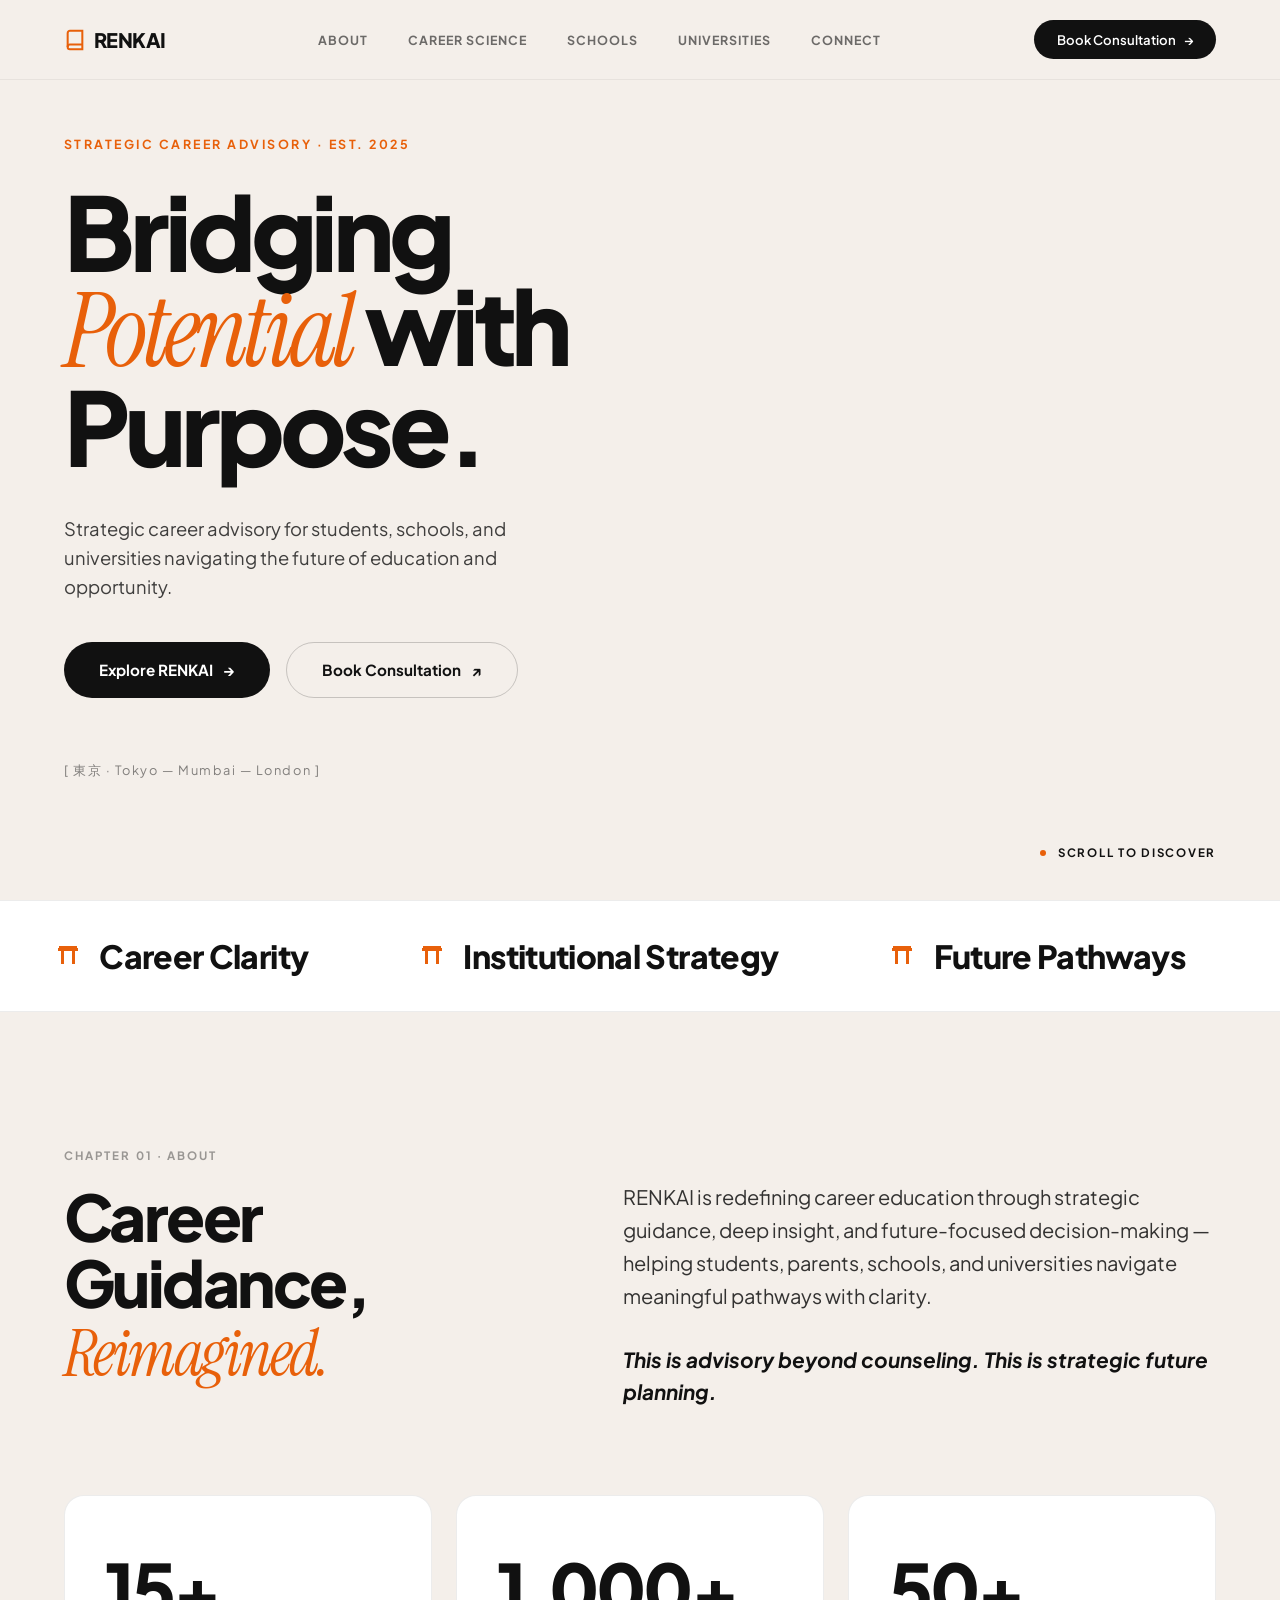
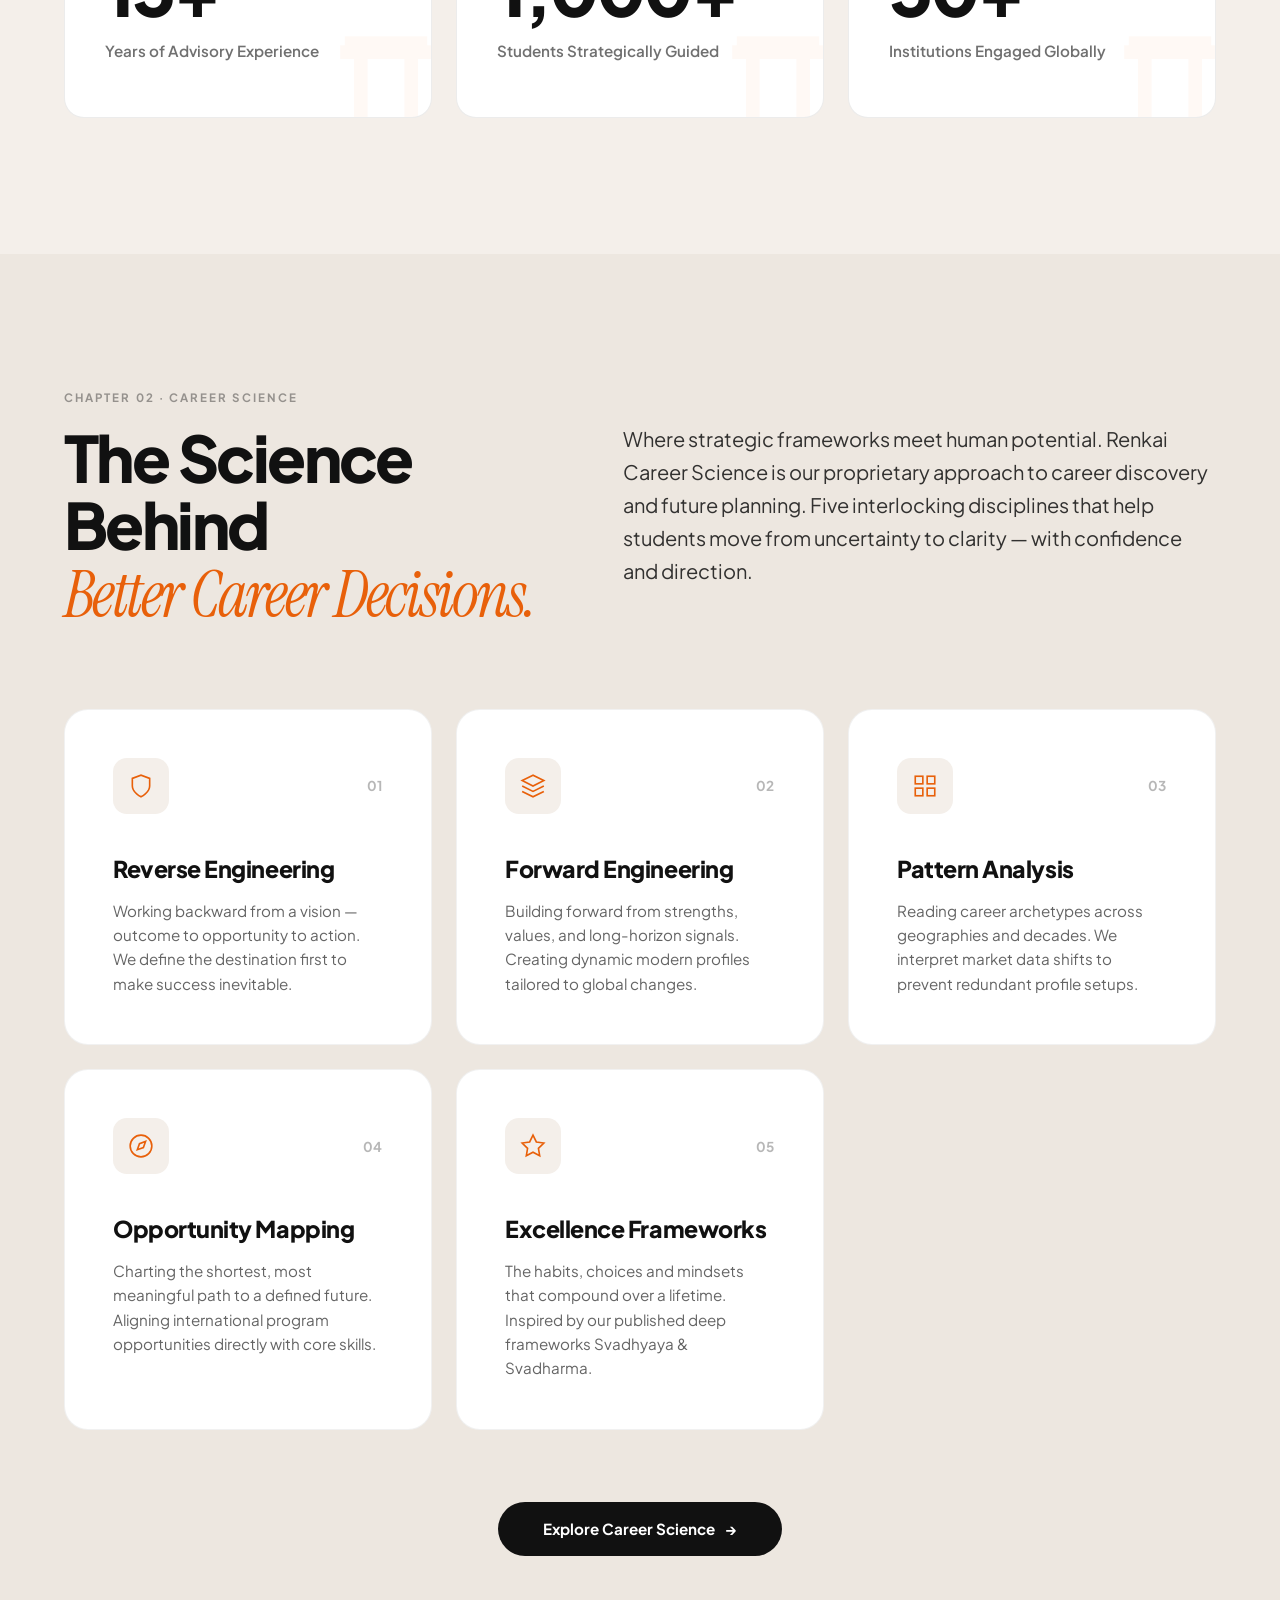
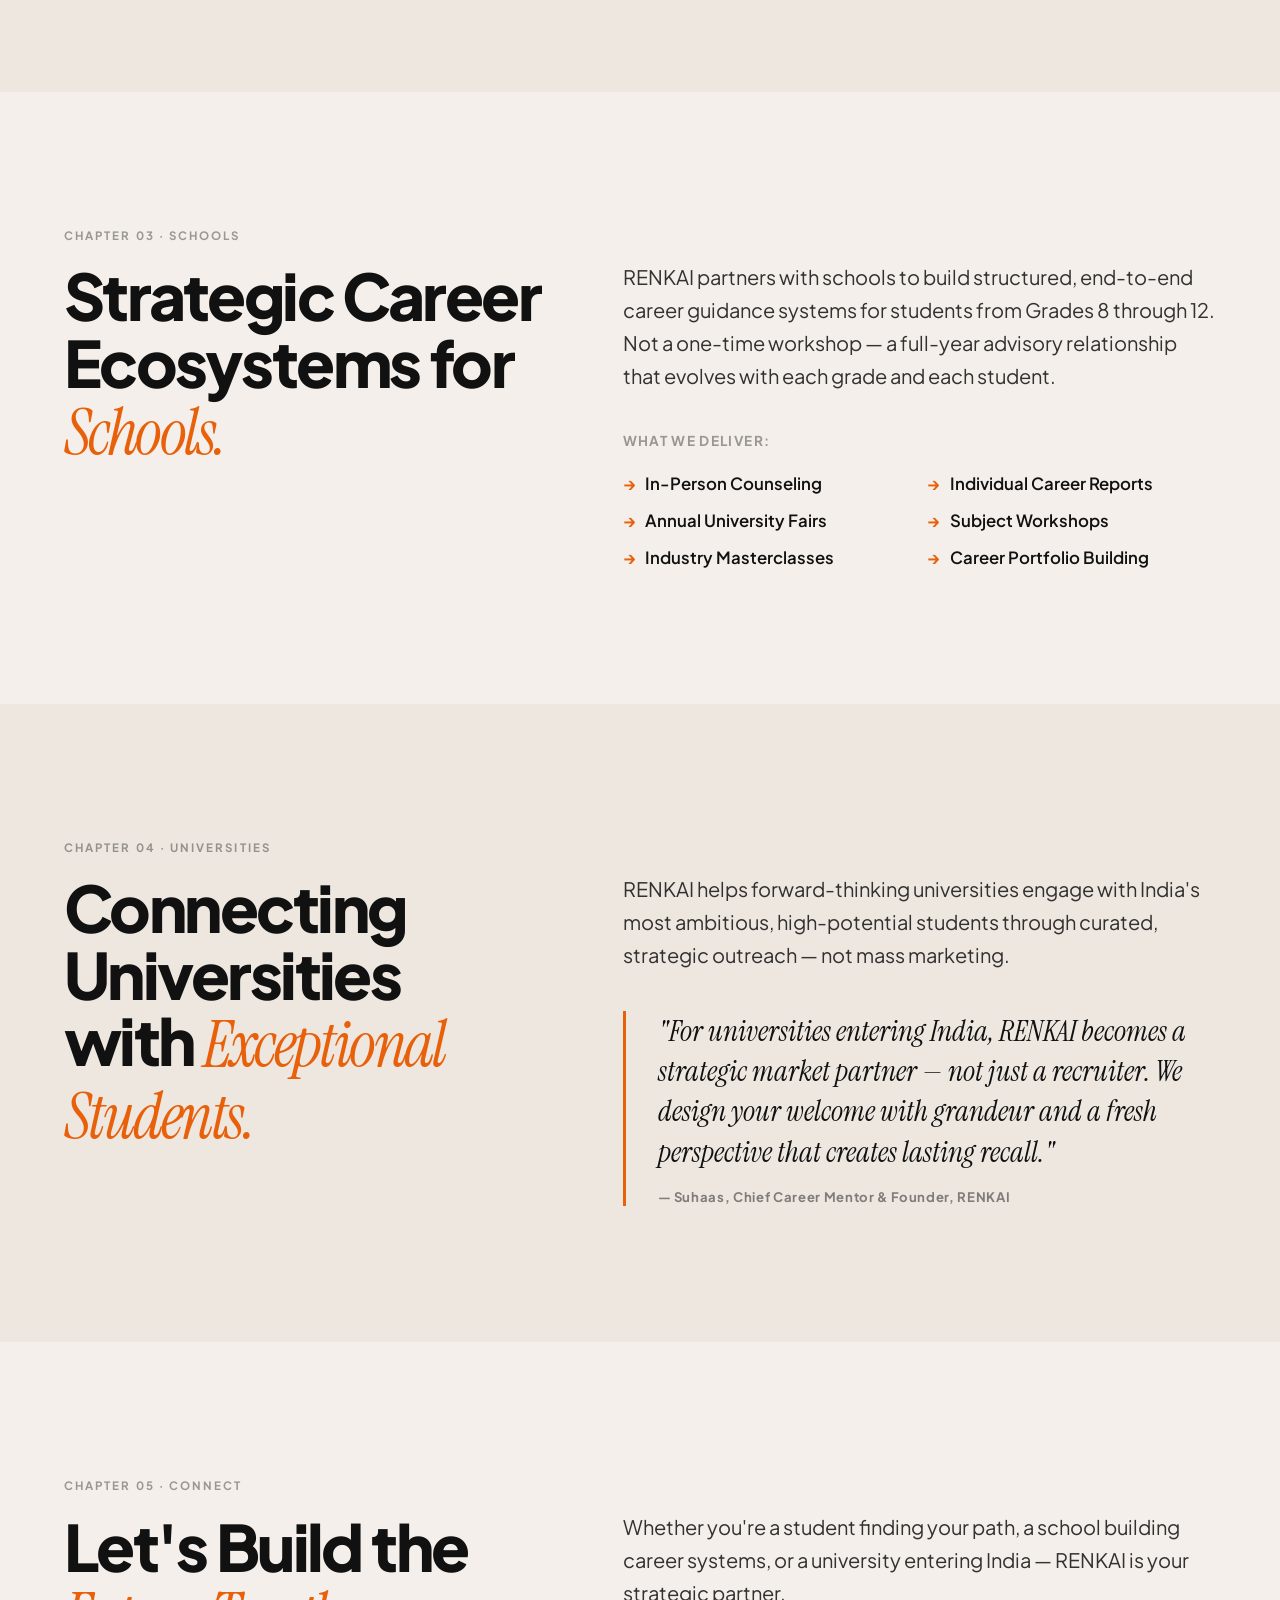
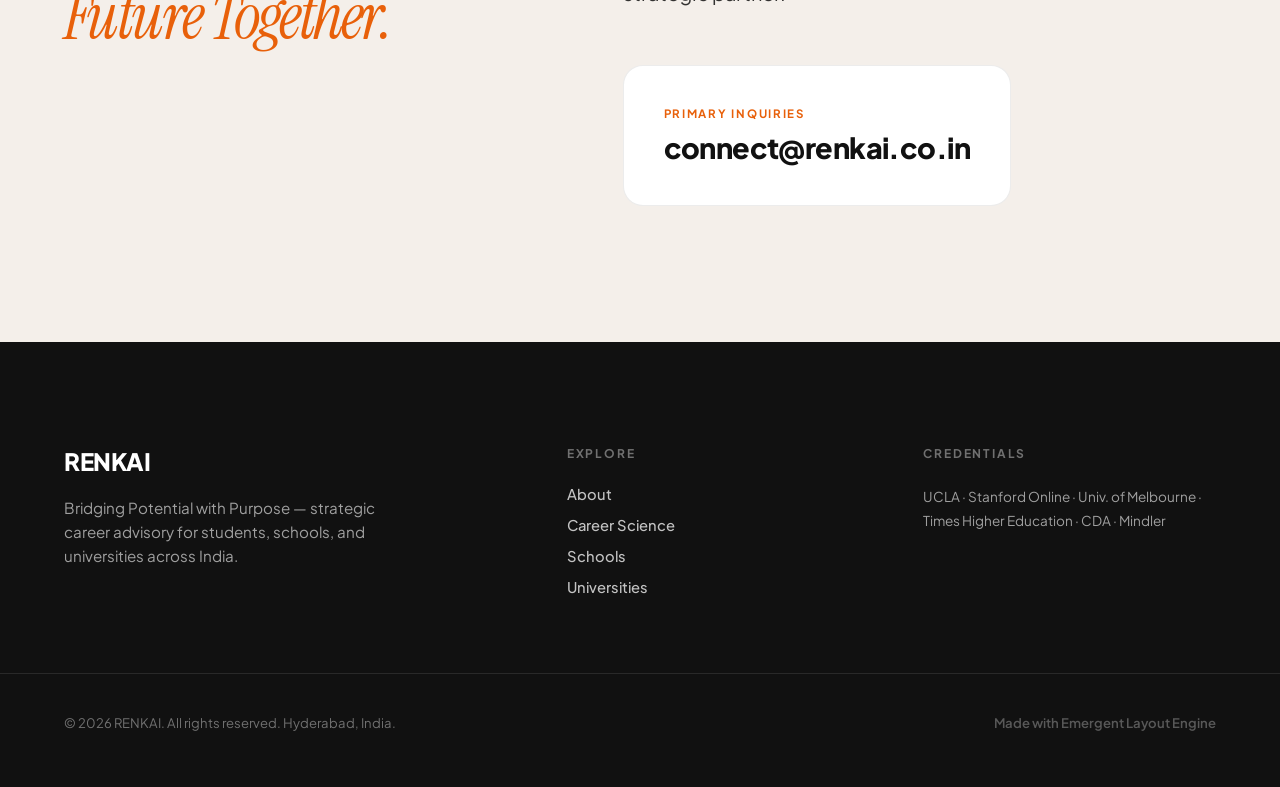
==== index.html @ 6347c9cd "Add files via upload" ====
<!DOCTYPE html>
<html lang="en">
<head>
  <meta charset="UTF-8">
  <meta name="viewport" content="width=device-width, initial-scale=1.0">
  <title>RENKAI — Bridging Potential with Purpose</title>
  <meta name="description" content="Strategic career advisory for students, schools, and universities across India.">
  <link rel="preconnect" href="https://fonts.googleapis.com">
  <link rel="preconnect" href="https://fonts.gstatic.com" crossorigin>
  <link href="https://fonts.googleapis.com/css2?family=Plus+Jakarta+Sans:wght@300;400;500;600;700;800&family=Instrument+Serif:ital@0;1&display=swap" rel="stylesheet">
  <link rel="stylesheet" href="style.css">
</head>
<body>

  <!-- ══ EMERGENT FIXED HEADER ══════════════════════════════════ -->
  <nav id="nav">
    <a class="nav-logo" href="#top">
      <svg class="logo-icon" viewBox="0 0 24 24" width="22" height="22"><path d="M4 19.5A2.5 2.5 0 0 1 6.5 17H20"/><path d="M6.5 2H20v20H6.5A2.5 2.5 0 0 1 4 19.5v-15A2.5 2.5 0 0 1 6.5 2z"/></svg>
      RENKAI
    </a>
    <div class="nav-links">
      <a href="#about" class="active">ABOUT</a>
      <a href="#science">CAREER SCIENCE</a>
      <a href="#schools">SCHOOLS</a>
      <a href="#universities">UNIVERSITIES</a>
      <a href="#connect">CONNECT</a>
    </div>
    <a href="#connect" class="nav-cta-btn">Book Consultation <span class="arrow">→</span></a>
  </nav>

  <!-- ══ HERO SECTION WITH HD TORII BACKGROUND ═════════════════ -->
  <section class="hero" id="top">
    <div class="hero-bg-overlay"></div>
    <div class="hero-inner">
      <p class="hero-eyebrow">STRATEGIC CAREER ADVISORY · EST. 2025</p>
      <h1 class="hero-h1">
        Bridging <br>
        <span class="orange-serif">Potential</span> with <br>
        Purpose.
      </h1>
      <p class="hero-sub">
        Strategic career advisory for students, schools, and universities navigating the future of education and opportunity.
      </p>
      <div class="hero-ctas">
        <a href="#about" class="btn btn-dark">Explore RENKAI <span class="arrow">→</span></a>
        <a href="#connect" class="btn btn-trans">Book Consultation <span class="arrow">↗</span></a>
      </div>
      <div class="hero-locations">
        <span>[ 東京 · Tokyo — Mumbai — London ]</span>
      </div>
    </div>
    <div class="scroll-hint">
      <span class="scroll-dot"></span>
      <span class="scroll-txt">Scroll to Discover</span>
    </div>
  </section>

  <!-- ══ FLOATING HORIZONTAL SCROLL STRIP ═══════════════════════ -->
  <div class="floating-ticker">
    <div class="ticker-track">
      <div class="ticker-item"><svg class="t-gate" viewBox="0 0 24 24"><path d="M2 4h20v3H2zm3 3h3v13H5zm11 0h3v13h-3zM3 2h18v2H3z"/></svg> Career Clarity</div>
      <div class="ticker-item"><svg class="t-gate" viewBox="0 0 24 24"><path d="M2 4h20v3H2zm3 3h3v13H5zm11 0h3v13h-3zM3 2h18v2H3z"/></svg> Institutional Strategy</div>
      <div class="ticker-item"><svg class="t-gate" viewBox="0 0 24 24"><path d="M2 4h20v3H2zm3 3h3v13H5zm11 0h3v13h-3zM3 2h18v2H3z"/></svg> Future Pathways</div>
      <div class="ticker-item"><svg class="t-gate" viewBox="0 0 24 24"><path d="M2 4h20v3H2zm3 3h3v13H5zm11 0h3v13h-3zM3 2h18v2H3z"/></svg> Global Access</div>
      <div class="ticker-item"><svg class="t-gate" viewBox="0 0 24 24"><path d="M2 4h20v3H2zm3 3h3v13H5zm11 0h3v13h-3zM3 2h18v2H3z"/></svg> Strategic Advisory</div>
      <!-- Loop Duplicate -->
      <div class="ticker-item"><svg class="t-gate" viewBox="0 0 24 24"><path d="M2 4h20v3H2zm3 3h3v13H5zm11 0h3v13h-3zM3 2h18v2H3z"/></svg> Career Clarity</div>
      <div class="ticker-item"><svg class="t-gate" viewBox="0 0 24 24"><path d="M2 4h20v3H2zm3 3h3v13H5zm11 0h3v13h-3zM3 2h18v2H3z"/></svg> Institutional Strategy</div>
      <div class="ticker-item"><svg class="t-gate" viewBox="0 0 24 24"><path d="M2 4h20v3H2zm3 3h3v13H5zm11 0h3v13h-3zM3 2h18v2H3z"/></svg> Future Pathways</div>
      <div class="ticker-item"><svg class="t-gate" viewBox="0 0 24 24"><path d="M2 4h20v3H2zm3 3h3v13H5zm11 0h3v13h-3zM3 2h18v2H3z"/></svg> Global Access</div>
      <div class="ticker-item"><svg class="t-gate" viewBox="0 0 24 24"><path d="M2 4h20v3H2zm3 3h3v13H5zm11 0h3v13h-3zM3 2h18v2H3z"/></svg> Strategic Advisory</div>
    </div>
  </div>

  <!-- ══ CHAPTER 01: ABOUT (ANIMATED CONTENT STACKS) ═══════════ -->
  <section class="section stack-section" id="about">
    <div class="container layout-split">
      <div class="left-hero-panel">
        <p class="chapter-num">CHAPTER 01 · ABOUT</p>
        <h2 class="section-h2">Career Guidance, <br><span class="serif-ital">Reimagined.</span></h2>
      </div>
      <div class="right-content-panel">
        <p class="panel-paragraph">
          RENKAI is redefining career education through strategic guidance, deep insight, and future-focused decision-making — helping students, parents, schools, and universities navigate meaningful pathways with clarity.
        </p>
        <p class="panel-emphasis">
          This is advisory beyond counseling. This is strategic future planning.
        </p>
      </div>
    </div>

    <!-- Interactive Interactive Grid Counter Stacks -->
    <div class="container metric-stack-grid">
      <div class="metric-card animate-stack">
        <div class="metric-num">15+</div>
        <div class="metric-lbl">Years of Advisory Experience</div>
        <svg class="bg-torii-watermark" viewBox="0 0 24 24"><path d="M2 4h20v3H2zm3 3h3v13H5zm11 0h3v13h-3zM3 2h18v2H3z"/></svg>
      </div>
      <div class="metric-card animate-stack">
        <div class="metric-num">1,000+</div>
        <div class="metric-lbl">Students Strategically Guided</div>
        <svg class="bg-torii-watermark" viewBox="0 0 24 24"><path d="M2 4h20v3H2zm3 3h3v13H5zm11 0h3v13h-3zM3 2h18v2H3z"/></svg>
      </div>
      <div class="metric-card animate-stack">
        <div class="metric-num">50+</div>
        <div class="metric-lbl">Institutions Engaged Globally</div>
        <svg class="bg-torii-watermark" viewBox="0 0 24 24"><path d="M2 4h20v3H2zm3 3h3v13H5zm11 0h3v13h-3zM3 2h18v2H3z"/></svg>
      </div>
    </div>
  </section>

  <!-- ══ CHAPTER 02: CAREER SCIENCE (LARGE ICON GRID MAPPING) ══ -->
  <section class="section stack-section alt-stack-bg" id="science">
    <div class="container layout-split">
      <div class="left-hero-panel">
        <p class="chapter-num">CHAPTER 02 · CAREER SCIENCE</p>
        <h2 class="section-h2">The Science Behind <br><span class="serif-ital">Better Career Decisions.</span></h2>
      </div>
      <div class="right-content-panel">
        <p class="panel-paragraph">
          Where strategic frameworks meet human potential. Renkai Career Science is our proprietary approach to career discovery and future planning. Five interlocking disciplines that help students move from uncertainty to clarity — with confidence and direction.
        </p>
      </div>
    </div>

    <!-- Large Icon Grid Array Layout -->
    <div class="container large-icon-grid">
      <div class="icon-block-card">
        <div class="card-top-row">
          <div class="block-icon">
            <svg viewBox="0 0 24 24" fill="none" stroke="currentColor" stroke-width="1.5"><path d="M12 22s8-4 8-10V5l-8-3-8 3v7c0 6 8 10 8 10z"/></svg>
          </div>
          <span class="block-index">01</span>
        </div>
        <h3>Reverse Engineering</h3>
        <p>Working backward from a vision — outcome to opportunity to action. We define the destination first to make success inevitable.</p>
      </div>

      <div class="icon-block-card">
        <div class="card-top-row">
          <div class="block-icon">
            <svg viewBox="0 0 24 24" fill="none" stroke="currentColor" stroke-width="1.5"><polygon points="12 2 2 7 12 12 22 7 12 2"/><polyline points="2 17 12 22 22 17"/><polyline points="2 12 12 17 22 12"/></svg>
          </div>
          <span class="block-index">02</span>
        </div>
        <h3>Forward Engineering</h3>
        <p>Building forward from strengths, values, and long-horizon signals. Creating dynamic modern profiles tailored to global changes.</p>
      </div>

      <div class="icon-block-card">
        <div class="card-top-row">
          <div class="block-icon">
            <svg viewBox="0 0 24 24" fill="none" stroke="currentColor" stroke-width="1.5"><rect x="3" y="3" width="7" height="7"/><rect x="14" y="3" width="7" height="7"/><rect x="14" y="14" width="7" height="7"/><rect x="3" y="14" width="7" height="7"/></svg>
          </div>
          <span class="block-index">03</span>
        </div>
        <h3>Pattern Analysis</h3>
        <p>Reading career archetypes across geographies and decades. We interpret market data shifts to prevent redundant profile setups.</p>
      </div>

      <div class="icon-block-card">
        <div class="card-top-row">
          <div class="block-icon">
            <svg viewBox="0 0 24 24" fill="none" stroke="currentColor" stroke-width="1.5"><circle cx="12" cy="12" r="10"/><path d="M16.2 7.8l-2 5.6-5.6 2 2-5.6z"/></svg>
          </div>
          <span class="block-index">04</span>
        </div>
        <h3>Opportunity Mapping</h3>
        <p>Charting the shortest, most meaningful path to a defined future. Aligning international program opportunities directly with core skills.</p>
      </div>

      <div class="icon-block-card">
        <div class="card-top-row">
          <div class="block-icon">
            <svg viewBox="0 0 24 24" fill="none" stroke="currentColor" stroke-width="1.5"><polygon points="12 2 15.09 8.26 22 9.27 17 14.14 18.18 21.02 12 17.77 5.82 21.02 7 14.14 2 9.27 8.91 8.26 12 2"/></svg>
          </div>
          <span class="block-index">05</span>
        </div>
        <h3>Excellence Frameworks</h3>
        <p>The habits, choices and mindsets that compound over a lifetime. Inspired by our published deep frameworks Svadhyaya & Svadharma.</p>
      </div>
    </div>

    <div class="container centered-action">
      <a href="#science" class="btn btn-dark-pill">Explore Career Science <span class="arrow">→</span></a>
    </div>
  </section>

  <!-- ══ CHAPTER 03: SCHOOL PARTNERSHIPS ════════════════════════ -->
  <section class="section stack-section" id="schools">
    <div class="container layout-split">
      <div class="left-hero-panel">
        <p class="chapter-num">CHAPTER 03 · SCHOOLS</p>
        <h2 class="section-h2">Strategic Career <br>Ecosystems for <span class="serif-ital">Schools.</span></h2>
      </div>
      <div class="right-content-panel">
        <p class="panel-paragraph">
          RENKAI partners with schools to build structured, end-to-end career guidance systems for students from Grades 8 through 12. Not a one-time workshop — a full-year advisory relationship that evolves with each grade and each student.
        </p>
        <div class="schools-delivery-block">
          <h3>What We Deliver:</h3>
          <ul class="emergent-delivery-list">
            <li>In-Person Counseling</li>
            <li>Individual Career Reports</li>
            <li>Annual University Fairs</li>
            <li>Subject Workshops</li>
            <li>Industry Masterclasses</li>
            <li>Career Portfolio Building</li>
          </ul>
        </div>
      </div>
    </div>
  </section>

  <!-- ══ CHAPTER 04: UNIVERSITY PARTNERSHIPS ════════════════════ -->
  <section class="section stack-section alt-stack-bg" id="universities">
    <div class="container layout-split">
      <div class="left-hero-panel">
        <p class="chapter-num">CHAPTER 04 · UNIVERSITIES</p>
        <h2 class="section-h2">Connecting Universities <br>with <span class="serif-ital">Exceptional Students.</span></h2>
      </div>
      <div class="right-content-panel">
        <p class="panel-paragraph">
          RENKAI helps forward-thinking universities engage with India's most ambitious, high-potential students through curated, strategic outreach — not mass marketing.
        </p>
        <div class="uni-grandeur-quote">
          "For universities entering India, RENKAI becomes a strategic market partner — not just a recruiter. We design your welcome with grandeur and a fresh perspective that creates lasting recall."
          <span class="quote-author">— Suhaas, Chief Career Mentor & Founder, RENKAI</span>
        </div>
      </div>
    </div>
  </section>

  <!-- ══ CONNECT SECTION (REPLACED EMAILS / EXTRACTED SOCIALS) ══ -->
  <section class="section stack-section" id="connect">
    <div class="container layout-split">
      <div class="left-hero-panel">
        <p class="chapter-num">CHAPTER 05 · CONNECT</p>
        <h2 class="section-h2">Let's Build the <br><span class="serif-ital">Future Together.</span></h2>
      </div>
      <div class="right-content-panel">
        <p class="panel-paragraph">
          Whether you're a student finding your path, a school building career systems, or a university entering India — RENKAI is your strategic partner.
        </p>
        <div class="connect-box-layout">
          <span class="connect-label">PRIMARY INQUIRIES</span>
          <a href="mailto:connect@renkai.co.in" class="connect-email-link">connect@renkai.co.in</a>
        </div>
      </div>
    </div>
  </section>

  <!-- ══ EMERGENT PREMIUM FOOTER ════════════════════════════════ -->
  <footer>
    <div class="container footer-grid">
      <div class="footer-brand">
        <h3>RENKAI</h3>
        <p>Bridging Potential with Purpose — strategic career advisory for students, schools, and universities across India.</p>
      </div>
      <div class="footer-nav-col">
        <h4>EXPLORE</h4>
        <a href="#about">About</a>
        <a href="#science">Career Science</a>
        <a href="#schools">Schools</a>
        <a href="#universities">Universities</a>
      </div>
      <div class="footer-nav-col">
        <h4>CREDENTIALS</h4>
        <p class="creds-list">UCLA · Stanford Online · Univ. of Melbourne · Times Higher Education · CDA · Mindler</p>
      </div>
    </div>
    <div class="container footer-bottom">
      <p>© 2026 RENKAI. All rights reserved. Hyderabad, India.</p>
      <p class="made-with-tag">Made with Emergent Layout Engine</p>
    </div>
  </footer>

  <script src="script.js"></script>
</body>
</html>
---- style.css ----
/* ============================================================
   EMERGENT-STYLE PREMIUM INTERACTIVE ENGINE STYLESHEET
   ============================================================ */

:root {
  --bg-color: #F4EFEA;      /* Authentic Emergent bone cream background */
  --text-dark: #111111;     /* High contrast luxury card pitch black */
  --accent-orange: #E8600A; /* Renkai premium strategic brand orange */
  --card-tint: #EFE9E2;     /* Distinct structural stacked background depth */
  --sans-font: 'Plus Jakarta Sans', system-ui, -apple-system, sans-serif;
  --serif-font: 'Instrument Serif', Georgia, serif;
  --nav-height: 80px;
}

* {
  box-sizing: border-box;
  margin: 0;
  padding: 0;
}

html, body {
  background-color: var(--bg-color);
  color: var(--text-dark);
  font-family: var(--sans-font);
  -webkit-font-smoothing: antialiased;
  scroll-behavior: smooth;
  overflow-x: hidden;
}

/* ══ NAVIGATION BAR ARCHITECTURE ══ */
#nav {
  position: fixed;
  top: 0;
  left: 0;
  width: 100%;
  height: var(--nav-height);
  display: flex;
  align-items: center;
  justify-content: space-between;
  padding: 0 4rem;
  background: rgba(244, 239, 234, 0.85);
  backdrop-filter: blur(20px);
  -webkit-backdrop-filter: blur(20px);
  z-index: 1000;
  border-bottom: 1px solid rgba(17, 17, 17, 0.06);
}

.nav-logo {
  font-weight: 800;
  font-size: 1.25rem;
  letter-spacing: -0.03em;
  display: flex;
  align-items: center;
  gap: 0.5rem;
  text-decoration: none;
  color: var(--text-dark);
}

.logo-icon {
  stroke: var(--accent-orange);
  fill: none;
  stroke-width: 2.2px;
}

.nav-links {
  display: flex;
  gap: 2.5rem;
}

.nav-links a {
  font-size: 0.78rem;
  font-weight: 700;
  letter-spacing: 0.08em;
  text-decoration: none;
  color: var(--text-dark);
  opacity: 0.6;
  transition: opacity 0.25s cubic-bezier(0.16, 1, 0.3, 1);
}

.nav-links a:hover, .nav-links a.active {
  opacity: 1;
}

.nav-cta-btn {
  background: var(--text-dark);
  color: #FFFFFF;
  padding: 0.7rem 1.4rem;
  border-radius: 100px;
  font-size: 0.82rem;
  font-weight: 600;
  text-decoration: none;
  display: flex;
  align-items: center;
  gap: 0.5rem;
  transition: background-color 0.2s, transform 0.2s;
}

.nav-cta-btn:hover {
  background: var(--accent-orange);
  transform: translateY(-1px);
}

/* ══ HERO FRAME WITH HD TORII GATE NO-GRAIN BACKGROUND ══ */
.hero {
  position: relative;
  width: 100%;
  min-height: 100vh;
  display: flex;
  flex-direction: column;
  justify-content: center;
  padding: var(--nav-height) 4rem 4rem 4rem;
  /* Premium HD clear source asset reference link */
  background-image: url('https://images.unsplash.com/photo-1503899036084-c55cdd92da26?auto=format&fit=crop&q=80&w=2000');
  background-size: cover;
  background-position: center 32%;
  background-repeat: no-repeat;
}

.hero-bg-overlay {
  position: absolute;
  inset: 0;
  /* Precision gradient removes grain noise visual fields while maintaining crisp contrast rendering */
  background: linear-gradient(to bottom, rgba(244, 239, 234, 0.15) 0%, rgba(244, 239, 234, 0.4) 60%, #F4EFEA 98%);
  z-index: 1;
}

.hero-inner {
  position: relative;
  z-index: 2;
  max-width: 1200px;
  width: 100%;
  margin: 0 auto;
}

.hero-eyebrow {
  font-size: 0.78rem;
  font-weight: 700;
  letter-spacing: 0.2em;
  color: var(--accent-orange);
  margin-bottom: 2rem;
}

.hero-h1 {
  font-family: var(--sans-font);
  font-size: clamp(3.5rem, 8vw, 7.5rem);
  font-weight: 800;
  line-height: 0.92;
  letter-spacing: -0.05em;
  color: var(--text-dark);
}

.orange-serif {
  font-family: var(--serif-font);
  font-weight: 400;
  font-style: italic;
  color: var(--accent-orange);
}

.hero-sub {
  font-size: 1.15rem;
  line-height: 1.6;
  max-width: 520px;
  color: rgba(17, 17, 17, 0.8);
  margin: 2.5rem 0;
}

.hero-ctas {
  display: flex;
  gap: 1rem;
  margin-bottom: 4rem;
}

.btn {
  padding: 1.1rem 2.2rem;
  border-radius: 100px;
  font-size: 0.95rem;
  font-weight: 700;
  text-decoration: none;
  display: inline-flex;
  align-items: center;
  gap: 0.6rem;
  transition: all 0.3s cubic-bezier(0.16, 1, 0.3, 1);
}

.btn-dark {
  background: var(--text-dark);
  color: #FFFFFF;
}

.btn-dark:hover {
  background: var(--accent-orange);
  transform: translateY(-2px);
}

.btn-trans {
  background: transparent;
  color: var(--text-dark);
  border: 1px solid rgba(17, 17, 17, 0.2);
}

.btn-trans:hover {
  background: rgba(17, 17, 17, 0.05);
  border-color: var(--text-dark);
}

.hero-locations {
  font-size: 0.8rem;
  letter-spacing: 0.12em;
  color: rgba(17, 17, 17, 0.5);
}

/* Scroll Discovery Element */
.scroll-hint {
  position: absolute;
  bottom: 2.5rem;
  right: 4rem;
  z-index: 2;
  display: flex;
  align-items: center;
  gap: 0.75rem;
}

.scroll-dot {
  width: 6px;
  height: 6px;
  background: var(--accent-orange);
  border-radius: 50%;
}

.scroll-txt {
  font-size: 0.72rem;
  font-weight: 700;
  letter-spacing: 0.15em;
  text-transform: uppercase;
  color: var(--text-dark);
}

/* ══ HORIZONTAL FLOATING TICKER SCROLL ENGINE ══ */
.floating-ticker {
  position: relative;
  width: 100%;
  background: #FFFFFF;
  border-top: 1px solid rgba(17, 17, 17, 0.08);
  border-bottom: 1px solid rgba(17, 17, 17, 0.08);
  padding: 2.2rem 0;
  overflow: hidden;
  z-index: 10;
}

.ticker-track {
  display: flex;
  width: max-content;
  animation: scrollLoop 28s linear infinite;
}

.ticker-item {
  display: flex;
  align-items: center;
  gap: 1.2rem;
  font-family: var(--sans-font);
  font-size: 2rem;
  font-weight: 800;
  letter-spacing: -0.02em;
  color: var(--text-dark);
  padding: 0 3.5rem;
  white-space: nowrap;
}

.t-gate {
  width: 24px;
  height: 24px;
  fill: var(--accent-orange);
}

@keyframes scrollLoop {
  0% { transform: translateX(0); }
  100% { transform: translateX(-50%); }
}

/* ══ STRUCTURAL STRUCT COMPONENT LAYOUTS ══ */
.container {
  max-width: 1360px;
  width: 100%;
  margin: 0 auto;
  padding: 0 4rem;
}

.section {
  padding: 8.5rem 0;
  position: relative;
}

.alt-stack-bg {
  background-color: #EDE7E0;
}

.layout-split {
  display: grid;
  grid-template-columns: 1fr 1.2fr;
  gap: 4rem;
  align-items: start;
}

.chapter-num {
  font-size: 0.72rem;
  font-weight: 700;
  letter-spacing: 0.18em;
  color: rgba(17, 17, 17, 0.4);
  margin-bottom: 1.2rem;
}

.section-h2 {
  font-size: clamp(2.5rem, 5vw, 4.2rem);
  font-weight: 800;
  line-height: 1.04;
  letter-spacing: -0.04em;
}

.serif-ital {
  font-family: var(--serif-font);
  font-weight: 400;
  font-style: italic;
  color: var(--accent-orange);
}

.right-content-panel {
  padding-top: 2rem;
}

.panel-paragraph {
  font-size: 1.25rem;
  line-height: 1.65;
  color: rgba(17, 17, 17, 0.85);
  margin-bottom: 2rem;
}

.panel-emphasis {
  font-size: 1.3rem;
  font-weight: 700;
  font-style: italic;
  line-height: 1.5;
  color: var(--text-dark);
}

/* ══ INTERACTIVE METRIC STACK HIGHLIGHT HOVERS ══ */
.metric-stack-grid {
  display: grid;
  grid-template-columns: repeat(3, 1fr);
  gap: 1.5rem;
  margin-top: 5.5rem;
}

.metric-card {
  position: relative;
  background: #FFFFFF;
  border: 1px solid rgba(17, 17, 17, 0.08);
  border-radius: 20px;
  padding: 3.5rem 2.5rem;
  overflow: hidden;
  cursor: pointer;
  transition: background-color 0.4s cubic-bezier(0.16, 1, 0.3, 1), transform 0.4s cubic-bezier(0.16, 1, 0.3, 1);
}

.metric-num {
  font-size: 4.5rem;
  font-weight: 800;
  letter-spacing: -0.04em;
  line-height: 1;
  color: var(--text-dark);
  margin-bottom: 1rem;
  transition: color 0.4s;
}

.metric-lbl {
  font-size: 0.95rem;
  font-weight: 600;
  color: rgba(17, 17, 17, 0.6);
  line-height: 1.4;
  z-index: 5;
  position: relative;
  transition: color 0.4s;
}

.bg-torii-watermark {
  position: absolute;
  bottom: -20px;
  right: -10px;
  width: 110px;
  height: 110px;
  fill: rgba(234, 96, 10, 0.04);
  transition: fill 0.4s, transform 0.4s;
}

/* Emergent Style Multi-page State Card Inversions */
.metric-card:hover {
  background-color: var(--text-dark);
  transform: translateY(-4px);
}

.metric-card:hover .metric-num {
  color: #FFFFFF;
}

.metric-card:hover .metric-lbl {
  color: rgba(255, 255, 255, 0.7);
}

.metric-card:hover .bg-torii-watermark {
  fill: rgba(255, 255, 255, 0.08);
  transform: scale(1.1) rotate(-5deg);
}

/* ══ LARGE ICON GRID ARRAY LAYOUT ══ */
.large-icon-grid {
  display: grid;
  grid-template-columns: repeat(3, 1fr);
  gap: 1.5rem;
  margin-top: 5rem;
}

.icon-block-card {
  background: #FFFFFF;
  border-radius: 24px;
  padding: 3rem;
  border: 1px solid rgba(17, 17, 17, 0.06);
  transition: transform 0.3s ease, box-shadow 0.3s ease;
}

.icon-block-card:hover {
  transform: translateY(-3px);
  box-shadow: 0 20px 40px rgba(17, 17, 17, 0.04);
}

.card-top-row {
  display: flex;
  justify-content: space-between;
  align-items: center;
  margin-bottom: 2.5rem;
}

.block-icon {
  width: 56px;
  height: 56px;
  background: var(--bg-color);
  border-radius: 14px;
  display: flex;
  align-items: center;
  justify-content: center;
  color: var(--accent-orange);
}

.block-icon svg {
  width: 26px;
  height: 26px;
}

.block-index {
  font-size: 0.85rem;
  font-weight: 700;
  color: rgba(17, 17, 17, 0.3);
  letter-spacing: 0.05em;
}

.icon-block-card h3 {
  font-size: 1.45rem;
  font-weight: 800;
  letter-spacing: -0.02em;
  margin-bottom: 1rem;
}

.icon-block-card p {
  font-size: 0.95rem;
  line-height: 1.6;
  color: rgba(17, 17, 17, 0.65);
}

.centered-action {
  text-align: center;
  margin-top: 4.5rem;
}

.btn-dark-pill {
  background: var(--text-dark);
  color: #FFFFFF;
  padding: 1.1rem 2.8rem;
  border-radius: 100px;
  font-size: 0.95rem;
  font-weight: 700;
  text-decoration: none;
}

.btn-dark-pill:hover {
  background: var(--accent-orange);
}

/* ══ SCHOOL DELIVERABLES CONTROLLER ══ */
.schools-delivery-block {
  margin-top: 2.5rem;
}

.schools-delivery-block h3 {
  font-size: 0.85rem;
  font-weight: 700;
  letter-spacing: 0.1em;
  color: rgba(17, 17, 17, 0.4);
  text-transform: uppercase;
  margin-bottom: 1.5rem;
}

.emergent-delivery-list {
  display: grid;
  grid-template-columns: 1fr 1fr;
  gap: 1rem;
  list-style: none;
}

.emergent-delivery-list li {
  font-size: 1.05rem;
  font-weight: 600;
  color: var(--text-dark);
  display: flex;
  align-items: center;
  gap: 0.6rem;
}

.emergent-delivery-list li::before {
  content: "→";
  color: var(--accent-orange);
  font-weight: 700;
}

/* ══ UNIVERSITY DESIGN COLUMNS ══ */
.uni-grandeur-quote {
  border-left: 3px solid var(--accent-orange);
  padding-left: 2rem;
  font-family: var(--serif-font);
  font-size: 1.8rem;
  font-style: italic;
  line-height: 1.4;
  color: var(--text-dark);
  margin-top: 2.5rem;
}

.quote-author {
  display: block;
  font-family: var(--sans-font);
  font-size: 0.82rem;
  font-weight: 700;
  font-style: normal;
  letter-spacing: 0.05em;
  color: rgba(17, 17, 17, 0.5);
  margin-top: 1rem;
}

/* ══ CONNECT STACK ══ */
.connect-box-layout {
  background: #FFFFFF;
  border: 1px solid rgba(17, 17, 17, 0.08);
  border-radius: 20px;
  padding: 2.5rem;
  display: inline-block;
  margin-top: 1.5rem;
}

.connect-label {
  display: block;
  font-size: 0.72rem;
  font-weight: 700;
  letter-spacing: 0.15em;
  color: var(--accent-orange);
  margin-bottom: 0.5rem;
}

.connect-email-link {
  font-size: 1.8rem;
  font-weight: 800;
  color: var(--text-dark);
  text-decoration: none;
  letter-spacing: -0.02em;
}

.connect-email-link:hover {
  color: var(--accent-orange);
}

/* ══ PREMIUM CLEAN FOOTER ARCHITECTURE ══ */
footer {
  background: #111111;
  color: #FFFFFF;
  padding: 6.5rem 0 3.5rem 0;
}

.footer-grid {
  display: grid;
  grid-template-columns: 1.5fr 1fr 1fr;
  gap: 4rem;
  border-bottom: 1px solid rgba(255, 255, 255, 0.1);
  padding-bottom: 4rem;
}

.footer-brand h3 {
  font-size: 1.5rem;
  font-weight: 800;
  letter-spacing: -0.02em;
  margin-bottom: 1.2rem;
}

.footer-brand p {
  font-size: 0.95rem;
  line-height: 1.6;
  color: rgba(255, 255, 255, 0.6);
  max-width: 320px;
}

.footer-nav-col h4 {
  font-size: 0.75rem;
  font-weight: 700;
  letter-spacing: 0.15em;
  color: rgba(255, 255, 255, 0.4);
  margin-bottom: 1.5rem;
}

.footer-nav-col a {
  display: block;
  color: rgba(255, 255, 255, 0.75);
  text-decoration: none;
  font-size: 0.92rem;
  margin-bottom: 0.8rem;
  font-weight: 500;
}

.footer-nav-col a:hover {
  color: var(--accent-orange);
}

.creds-list {
  font-size: 0.85rem;
  line-height: 1.7;
  color: rgba(255, 255, 255, 0.6);
}

.footer-bottom {
  display: flex;
  justify-content: space-between;
  align-items: center;
  padding-top: 2.5rem;
  font-size: 0.82rem;
  color: rgba(255, 255, 255, 0.4);
}

.made-with-tag {
  font-weight: 600;
  color: rgba(255, 255, 255, 0.3);
}

/* ══ RESPONSIVE COMPASS MEDIA QUERIES ══ */
@media (max-width: 1024px) {
  .layout-split { grid-template-columns: 1fr; gap: 2rem; }
  .large-icon-grid { grid-template-columns: repeat(2, 1fr); }
  .metric-stack-grid { grid-template-columns: 1fr; }
  #nav { padding: 0 2rem; }
  .container { padding: 0 2rem; }
  .hero { padding: var(--nav-height) 2rem 4rem 2rem; }
}

@media (max-width: 640px) {
  .large-icon-grid { grid-template-columns: 1fr; }
  .emergent-delivery-list { grid-template-columns: 1fr; }
  .nav-links { display: none; }
  .footer-grid { grid-template-columns: 1fr; gap: 3rem; }
}
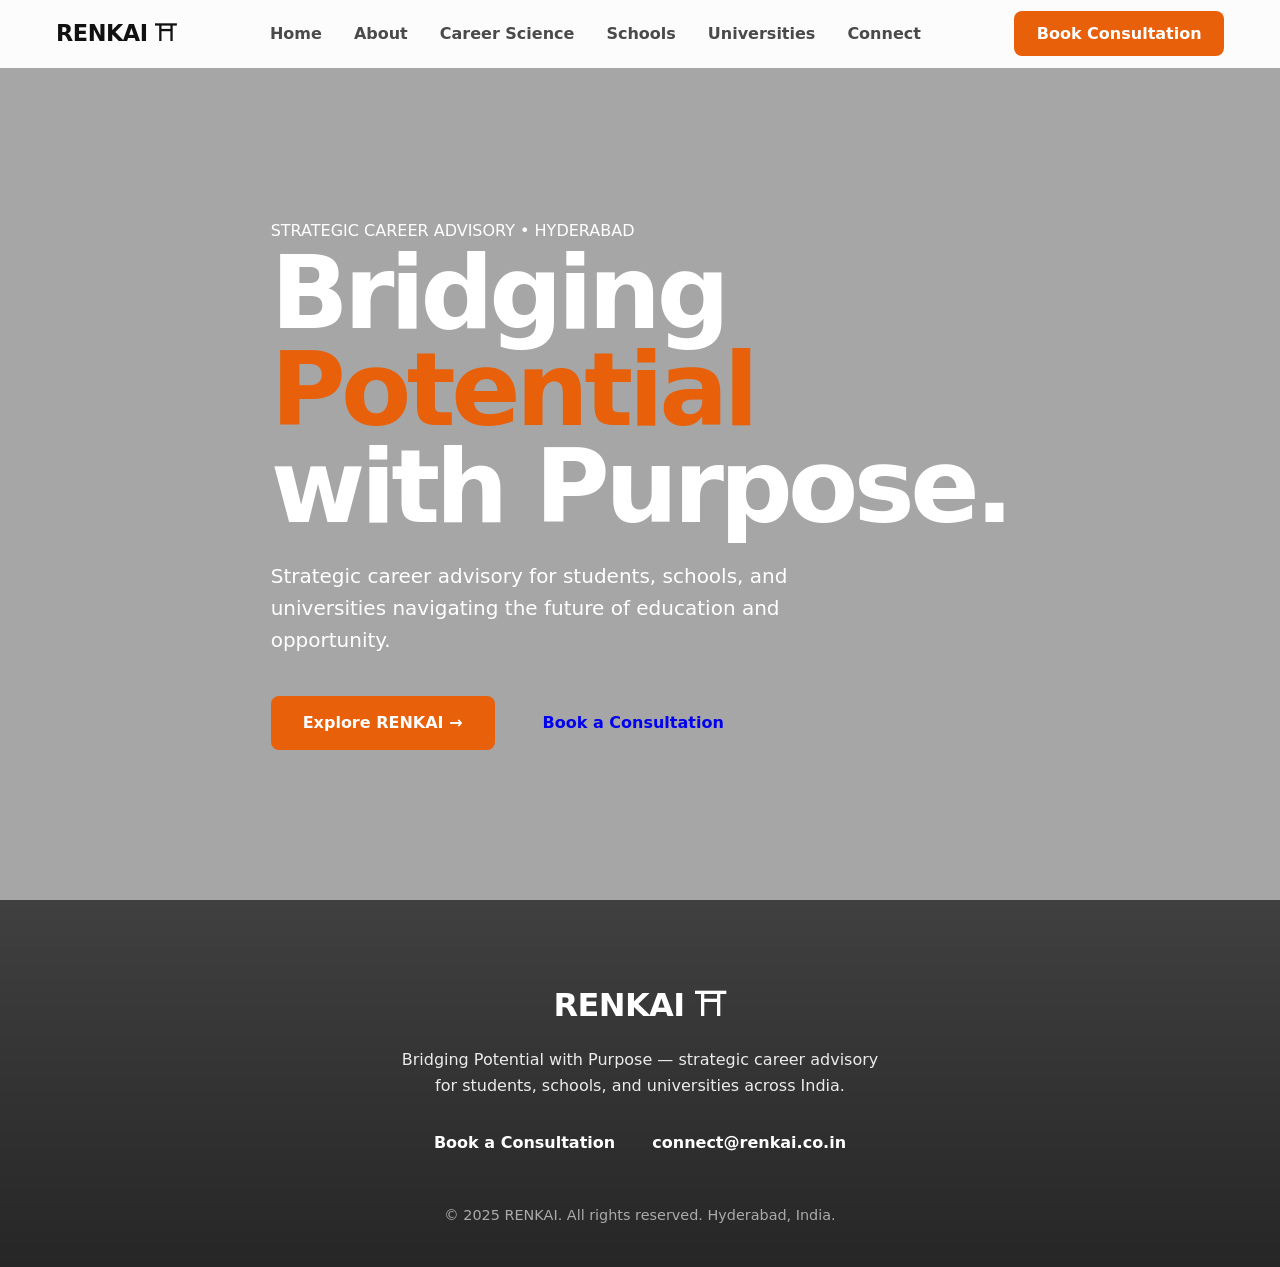
==== commit cc947ebb: "Add files via upload" ====
--- a/index.html
+++ b/index.html
@@ -1,280 +1,86 @@
 <!DOCTYPE html>
 <html lang="en">
 <head>
-  <meta charset="UTF-8">
-  <meta name="viewport" content="width=device-width, initial-scale=1.0">
-  <title>RENKAI — Bridging Potential with Purpose</title>
-  <meta name="description" content="Strategic career advisory for students, schools, and universities across India.">
-  <link rel="preconnect" href="https://fonts.googleapis.com">
-  <link rel="preconnect" href="https://fonts.gstatic.com" crossorigin>
-  <link href="https://fonts.googleapis.com/css2?family=Plus+Jakarta+Sans:wght@300;400;500;600;700;800&family=Instrument+Serif:ital@0;1&display=swap" rel="stylesheet">
-  <link rel="stylesheet" href="style.css">
+    <meta charset="UTF-8">
+    <meta name="viewport" content="width=device-width, initial-scale=1.0">
+    <title>RENKAI — Bridging Potential with Purpose</title>
+    <link rel="stylesheet" href="shared.css">
+    <style>
+        .hero {
+            background-image: linear-gradient(rgba(0,0,0,0.35), rgba(0,0,0,0.35)), url('assets/torii-hero.jpg');
+            background-size: cover;
+            background-position: center;
+            height: 100vh;
+            min-height: 700px;
+            display: flex;
+            align-items: center;
+            position: relative;
+            color: white;
+        }
+        .hero-content {
+            max-width: 1160px;
+            margin: 0 auto;
+            padding: 0 3.5rem;
+            z-index: 2;
+        }
+        .h1p {
+            font-size: clamp(3.5rem, 8vw, 7rem);
+            font-weight: 800;
+            line-height: 0.95;
+            letter-spacing: -0.045em;
+        }
+    </style>
 </head>
 <body>
+    <!-- NAV -->
+    <nav id="nav">
+        <div class="nav-logo">RENKAI <span class="k">⛩</span></div>
+        <div class="nav-links">
+            <a href="index.html">Home</a>
+            <a href="about.html">About</a>
+            <a href="career-science.html">Career Science</a>
+            <a href="schools.html">Schools</a>
+            <a href="universities.html">Universities</a>
+            <a href="connect.html">Connect</a>
+        </div>
+        <a href="connect.html" class="nav-cta">Book Consultation</a>
+        <button class="hamburger" id="burger">☰</button>
+    </nav>
 
-  <!-- ══ EMERGENT FIXED HEADER ══════════════════════════════════ -->
-  <nav id="nav">
-    <a class="nav-logo" href="#top">
-      <svg class="logo-icon" viewBox="0 0 24 24" width="22" height="22"><path d="M4 19.5A2.5 2.5 0 0 1 6.5 17H20"/><path d="M6.5 2H20v20H6.5A2.5 2.5 0 0 1 4 19.5v-15A2.5 2.5 0 0 1 6.5 2z"/></svg>
-      RENKAI
-    </a>
-    <div class="nav-links">
-      <a href="#about" class="active">ABOUT</a>
-      <a href="#science">CAREER SCIENCE</a>
-      <a href="#schools">SCHOOLS</a>
-      <a href="#universities">UNIVERSITIES</a>
-      <a href="#connect">CONNECT</a>
+    <!-- HERO -->
+    <section class="hero">
+        <div class="hero-content">
+            <div class="ey">STRATEGIC CAREER ADVISORY • HYDERABAD</div>
+            <h1 class="h1p">Bridging<br><span style="color:#E8600A;">Potential</span><br>with Purpose.</h1>
+            <p style="font-size:1.25rem; max-width:600px; margin-top:1.5rem;">Strategic career advisory for students, schools, and universities navigating the future of education and opportunity.</p>
+            
+            <div style="margin-top:2.5rem; display:flex; gap:1rem; flex-wrap:wrap;">
+                <a href="about.html" class="btn btn-f">Explore RENKAI →</a>
+                <a href="connect.html" class="btn btn-o">Book a Consultation</a>
+            </div>
+        </div>
+    </section>
+
+    <!-- Rest of the page content from your ZIP would go here (What RENKAI Offers, Our Reach, Stories, etc.) -->
+
+    <script src="shared.js"></script>
+<footer style="background-image: linear-gradient(rgba(0,0,0,0.75), rgba(0,0,0,0.85)), url('assets/torii-footer.jpg'); background-size: cover; background-position: center; color: white; padding: 5rem 3.5rem 2.5rem; text-align: center;">
+    <div style="max-width: 1160px; margin: 0 auto;">
+        <div class="nav-logo" style="font-size: 2rem; color: white; margin-bottom: 1rem;">RENKAI <span class="k">⛩</span></div>
+        
+        <p style="max-width: 500px; margin: 0 auto 2rem; opacity: 0.9;">
+            Bridging Potential with Purpose — strategic career advisory for students, schools, and universities across India.
+        </p>
+
+        <div style="margin: 2rem 0;">
+            <a href="connect.html" style="color: white; text-decoration: none; font-weight: 700; margin: 0 1rem;">Book a Consultation</a>
+            <a href="mailto:connect@renkai.co.in" style="color: white; text-decoration: none; font-weight: 700; margin: 0 1rem;">connect@renkai.co.in</a>
+        </div>
+
+        <p style="opacity: 0.6; font-size: 0.9rem; margin-top: 3rem;">
+            © 2025 RENKAI. All rights reserved. Hyderabad, India.
+        </p>
     </div>
-    <a href="#connect" class="nav-cta-btn">Book Consultation <span class="arrow">→</span></a>
-  </nav>
-
-  <!-- ══ HERO SECTION WITH HD TORII BACKGROUND ═════════════════ -->
-  <section class="hero" id="top">
-    <div class="hero-bg-overlay"></div>
-    <div class="hero-inner">
-      <p class="hero-eyebrow">STRATEGIC CAREER ADVISORY · EST. 2025</p>
-      <h1 class="hero-h1">
-        Bridging <br>
-        <span class="orange-serif">Potential</span> with <br>
-        Purpose.
-      </h1>
-      <p class="hero-sub">
-        Strategic career advisory for students, schools, and universities navigating the future of education and opportunity.
-      </p>
-      <div class="hero-ctas">
-        <a href="#about" class="btn btn-dark">Explore RENKAI <span class="arrow">→</span></a>
-        <a href="#connect" class="btn btn-trans">Book Consultation <span class="arrow">↗</span></a>
-      </div>
-      <div class="hero-locations">
-        <span>[ 東京 · Tokyo — Mumbai — London ]</span>
-      </div>
-    </div>
-    <div class="scroll-hint">
-      <span class="scroll-dot"></span>
-      <span class="scroll-txt">Scroll to Discover</span>
-    </div>
-  </section>
-
-  <!-- ══ FLOATING HORIZONTAL SCROLL STRIP ═══════════════════════ -->
-  <div class="floating-ticker">
-    <div class="ticker-track">
-      <div class="ticker-item"><svg class="t-gate" viewBox="0 0 24 24"><path d="M2 4h20v3H2zm3 3h3v13H5zm11 0h3v13h-3zM3 2h18v2H3z"/></svg> Career Clarity</div>
-      <div class="ticker-item"><svg class="t-gate" viewBox="0 0 24 24"><path d="M2 4h20v3H2zm3 3h3v13H5zm11 0h3v13h-3zM3 2h18v2H3z"/></svg> Institutional Strategy</div>
-      <div class="ticker-item"><svg class="t-gate" viewBox="0 0 24 24"><path d="M2 4h20v3H2zm3 3h3v13H5zm11 0h3v13h-3zM3 2h18v2H3z"/></svg> Future Pathways</div>
-      <div class="ticker-item"><svg class="t-gate" viewBox="0 0 24 24"><path d="M2 4h20v3H2zm3 3h3v13H5zm11 0h3v13h-3zM3 2h18v2H3z"/></svg> Global Access</div>
-      <div class="ticker-item"><svg class="t-gate" viewBox="0 0 24 24"><path d="M2 4h20v3H2zm3 3h3v13H5zm11 0h3v13h-3zM3 2h18v2H3z"/></svg> Strategic Advisory</div>
-      <!-- Loop Duplicate -->
-      <div class="ticker-item"><svg class="t-gate" viewBox="0 0 24 24"><path d="M2 4h20v3H2zm3 3h3v13H5zm11 0h3v13h-3zM3 2h18v2H3z"/></svg> Career Clarity</div>
-      <div class="ticker-item"><svg class="t-gate" viewBox="0 0 24 24"><path d="M2 4h20v3H2zm3 3h3v13H5zm11 0h3v13h-3zM3 2h18v2H3z"/></svg> Institutional Strategy</div>
-      <div class="ticker-item"><svg class="t-gate" viewBox="0 0 24 24"><path d="M2 4h20v3H2zm3 3h3v13H5zm11 0h3v13h-3zM3 2h18v2H3z"/></svg> Future Pathways</div>
-      <div class="ticker-item"><svg class="t-gate" viewBox="0 0 24 24"><path d="M2 4h20v3H2zm3 3h3v13H5zm11 0h3v13h-3zM3 2h18v2H3z"/></svg> Global Access</div>
-      <div class="ticker-item"><svg class="t-gate" viewBox="0 0 24 24"><path d="M2 4h20v3H2zm3 3h3v13H5zm11 0h3v13h-3zM3 2h18v2H3z"/></svg> Strategic Advisory</div>
-    </div>
-  </div>
-
-  <!-- ══ CHAPTER 01: ABOUT (ANIMATED CONTENT STACKS) ═══════════ -->
-  <section class="section stack-section" id="about">
-    <div class="container layout-split">
-      <div class="left-hero-panel">
-        <p class="chapter-num">CHAPTER 01 · ABOUT</p>
-        <h2 class="section-h2">Career Guidance, <br><span class="serif-ital">Reimagined.</span></h2>
-      </div>
-      <div class="right-content-panel">
-        <p class="panel-paragraph">
-          RENKAI is redefining career education through strategic guidance, deep insight, and future-focused decision-making — helping students, parents, schools, and universities navigate meaningful pathways with clarity.
-        </p>
-        <p class="panel-emphasis">
-          This is advisory beyond counseling. This is strategic future planning.
-        </p>
-      </div>
-    </div>
-
-    <!-- Interactive Interactive Grid Counter Stacks -->
-    <div class="container metric-stack-grid">
-      <div class="metric-card animate-stack">
-        <div class="metric-num">15+</div>
-        <div class="metric-lbl">Years of Advisory Experience</div>
-        <svg class="bg-torii-watermark" viewBox="0 0 24 24"><path d="M2 4h20v3H2zm3 3h3v13H5zm11 0h3v13h-3zM3 2h18v2H3z"/></svg>
-      </div>
-      <div class="metric-card animate-stack">
-        <div class="metric-num">1,000+</div>
-        <div class="metric-lbl">Students Strategically Guided</div>
-        <svg class="bg-torii-watermark" viewBox="0 0 24 24"><path d="M2 4h20v3H2zm3 3h3v13H5zm11 0h3v13h-3zM3 2h18v2H3z"/></svg>
-      </div>
-      <div class="metric-card animate-stack">
-        <div class="metric-num">50+</div>
-        <div class="metric-lbl">Institutions Engaged Globally</div>
-        <svg class="bg-torii-watermark" viewBox="0 0 24 24"><path d="M2 4h20v3H2zm3 3h3v13H5zm11 0h3v13h-3zM3 2h18v2H3z"/></svg>
-      </div>
-    </div>
-  </section>
-
-  <!-- ══ CHAPTER 02: CAREER SCIENCE (LARGE ICON GRID MAPPING) ══ -->
-  <section class="section stack-section alt-stack-bg" id="science">
-    <div class="container layout-split">
-      <div class="left-hero-panel">
-        <p class="chapter-num">CHAPTER 02 · CAREER SCIENCE</p>
-        <h2 class="section-h2">The Science Behind <br><span class="serif-ital">Better Career Decisions.</span></h2>
-      </div>
-      <div class="right-content-panel">
-        <p class="panel-paragraph">
-          Where strategic frameworks meet human potential. Renkai Career Science is our proprietary approach to career discovery and future planning. Five interlocking disciplines that help students move from uncertainty to clarity — with confidence and direction.
-        </p>
-      </div>
-    </div>
-
-    <!-- Large Icon Grid Array Layout -->
-    <div class="container large-icon-grid">
-      <div class="icon-block-card">
-        <div class="card-top-row">
-          <div class="block-icon">
-            <svg viewBox="0 0 24 24" fill="none" stroke="currentColor" stroke-width="1.5"><path d="M12 22s8-4 8-10V5l-8-3-8 3v7c0 6 8 10 8 10z"/></svg>
-          </div>
-          <span class="block-index">01</span>
-        </div>
-        <h3>Reverse Engineering</h3>
-        <p>Working backward from a vision — outcome to opportunity to action. We define the destination first to make success inevitable.</p>
-      </div>
-
-      <div class="icon-block-card">
-        <div class="card-top-row">
-          <div class="block-icon">
-            <svg viewBox="0 0 24 24" fill="none" stroke="currentColor" stroke-width="1.5"><polygon points="12 2 2 7 12 12 22 7 12 2"/><polyline points="2 17 12 22 22 17"/><polyline points="2 12 12 17 22 12"/></svg>
-          </div>
-          <span class="block-index">02</span>
-        </div>
-        <h3>Forward Engineering</h3>
-        <p>Building forward from strengths, values, and long-horizon signals. Creating dynamic modern profiles tailored to global changes.</p>
-      </div>
-
-      <div class="icon-block-card">
-        <div class="card-top-row">
-          <div class="block-icon">
-            <svg viewBox="0 0 24 24" fill="none" stroke="currentColor" stroke-width="1.5"><rect x="3" y="3" width="7" height="7"/><rect x="14" y="3" width="7" height="7"/><rect x="14" y="14" width="7" height="7"/><rect x="3" y="14" width="7" height="7"/></svg>
-          </div>
-          <span class="block-index">03</span>
-        </div>
-        <h3>Pattern Analysis</h3>
-        <p>Reading career archetypes across geographies and decades. We interpret market data shifts to prevent redundant profile setups.</p>
-      </div>
-
-      <div class="icon-block-card">
-        <div class="card-top-row">
-          <div class="block-icon">
-            <svg viewBox="0 0 24 24" fill="none" stroke="currentColor" stroke-width="1.5"><circle cx="12" cy="12" r="10"/><path d="M16.2 7.8l-2 5.6-5.6 2 2-5.6z"/></svg>
-          </div>
-          <span class="block-index">04</span>
-        </div>
-        <h3>Opportunity Mapping</h3>
-        <p>Charting the shortest, most meaningful path to a defined future. Aligning international program opportunities directly with core skills.</p>
-      </div>
-
-      <div class="icon-block-card">
-        <div class="card-top-row">
-          <div class="block-icon">
-            <svg viewBox="0 0 24 24" fill="none" stroke="currentColor" stroke-width="1.5"><polygon points="12 2 15.09 8.26 22 9.27 17 14.14 18.18 21.02 12 17.77 5.82 21.02 7 14.14 2 9.27 8.91 8.26 12 2"/></svg>
-          </div>
-          <span class="block-index">05</span>
-        </div>
-        <h3>Excellence Frameworks</h3>
-        <p>The habits, choices and mindsets that compound over a lifetime. Inspired by our published deep frameworks Svadhyaya & Svadharma.</p>
-      </div>
-    </div>
-
-    <div class="container centered-action">
-      <a href="#science" class="btn btn-dark-pill">Explore Career Science <span class="arrow">→</span></a>
-    </div>
-  </section>
-
-  <!-- ══ CHAPTER 03: SCHOOL PARTNERSHIPS ════════════════════════ -->
-  <section class="section stack-section" id="schools">
-    <div class="container layout-split">
-      <div class="left-hero-panel">
-        <p class="chapter-num">CHAPTER 03 · SCHOOLS</p>
-        <h2 class="section-h2">Strategic Career <br>Ecosystems for <span class="serif-ital">Schools.</span></h2>
-      </div>
-      <div class="right-content-panel">
-        <p class="panel-paragraph">
-          RENKAI partners with schools to build structured, end-to-end career guidance systems for students from Grades 8 through 12. Not a one-time workshop — a full-year advisory relationship that evolves with each grade and each student.
-        </p>
-        <div class="schools-delivery-block">
-          <h3>What We Deliver:</h3>
-          <ul class="emergent-delivery-list">
-            <li>In-Person Counseling</li>
-            <li>Individual Career Reports</li>
-            <li>Annual University Fairs</li>
-            <li>Subject Workshops</li>
-            <li>Industry Masterclasses</li>
-            <li>Career Portfolio Building</li>
-          </ul>
-        </div>
-      </div>
-    </div>
-  </section>
-
-  <!-- ══ CHAPTER 04: UNIVERSITY PARTNERSHIPS ════════════════════ -->
-  <section class="section stack-section alt-stack-bg" id="universities">
-    <div class="container layout-split">
-      <div class="left-hero-panel">
-        <p class="chapter-num">CHAPTER 04 · UNIVERSITIES</p>
-        <h2 class="section-h2">Connecting Universities <br>with <span class="serif-ital">Exceptional Students.</span></h2>
-      </div>
-      <div class="right-content-panel">
-        <p class="panel-paragraph">
-          RENKAI helps forward-thinking universities engage with India's most ambitious, high-potential students through curated, strategic outreach — not mass marketing.
-        </p>
-        <div class="uni-grandeur-quote">
-          "For universities entering India, RENKAI becomes a strategic market partner — not just a recruiter. We design your welcome with grandeur and a fresh perspective that creates lasting recall."
-          <span class="quote-author">— Suhaas, Chief Career Mentor & Founder, RENKAI</span>
-        </div>
-      </div>
-    </div>
-  </section>
-
-  <!-- ══ CONNECT SECTION (REPLACED EMAILS / EXTRACTED SOCIALS) ══ -->
-  <section class="section stack-section" id="connect">
-    <div class="container layout-split">
-      <div class="left-hero-panel">
-        <p class="chapter-num">CHAPTER 05 · CONNECT</p>
-        <h2 class="section-h2">Let's Build the <br><span class="serif-ital">Future Together.</span></h2>
-      </div>
-      <div class="right-content-panel">
-        <p class="panel-paragraph">
-          Whether you're a student finding your path, a school building career systems, or a university entering India — RENKAI is your strategic partner.
-        </p>
-        <div class="connect-box-layout">
-          <span class="connect-label">PRIMARY INQUIRIES</span>
-          <a href="mailto:connect@renkai.co.in" class="connect-email-link">connect@renkai.co.in</a>
-        </div>
-      </div>
-    </div>
-  </section>
-
-  <!-- ══ EMERGENT PREMIUM FOOTER ════════════════════════════════ -->
-  <footer>
-    <div class="container footer-grid">
-      <div class="footer-brand">
-        <h3>RENKAI</h3>
-        <p>Bridging Potential with Purpose — strategic career advisory for students, schools, and universities across India.</p>
-      </div>
-      <div class="footer-nav-col">
-        <h4>EXPLORE</h4>
-        <a href="#about">About</a>
-        <a href="#science">Career Science</a>
-        <a href="#schools">Schools</a>
-        <a href="#universities">Universities</a>
-      </div>
-      <div class="footer-nav-col">
-        <h4>CREDENTIALS</h4>
-        <p class="creds-list">UCLA · Stanford Online · Univ. of Melbourne · Times Higher Education · CDA · Mindler</p>
-      </div>
-    </div>
-    <div class="container footer-bottom">
-      <p>© 2026 RENKAI. All rights reserved. Hyderabad, India.</p>
-      <p class="made-with-tag">Made with Emergent Layout Engine</p>
-    </div>
-  </footer>
-
-  <script src="script.js"></script>
+</footer>
 </body>
 </html>
--- a/shared.css
+++ b/shared.css
@@ -0,0 +1,131 @@
+/* ============================================================
+   RENKAI — shared.css  |  Emergent-style layout
+   ============================================================ */
+
+:root {
+  --white:   #FFFFFF;
+  --off:     #FFF8F2;
+  --tint:    #FEF0E6;
+  --border:  #F0E5D8;
+  --text:    #111111;
+  --mid:     #4A4A4A;
+  --soft:    #888888;
+  --orange:  #E8600A;
+  --o2:      #F5873A;
+  --font:    system-ui, -apple-system, sans-serif;
+  --max:     1160px;
+}
+
+* { box-sizing: border-box; margin: 0; padding: 0; }
+body {
+  font-family: var(--font);
+  background: var(--white);
+  color: var(--text);
+  line-height: 1.6;
+}
+
+/* NAV */
+nav {
+  position: fixed;
+  top: 0;
+  left: 0;
+  right: 0;
+  z-index: 900;
+  height: 68px;
+  display: flex;
+  align-items: center;
+  justify-content: space-between;
+  padding: 0 3.5rem;
+  background: rgba(255,255,255,0.97);
+  border-bottom: 1px solid transparent;
+  transition: all 0.3s;
+  backdrop-filter: blur(16px);
+}
+
+nav.up {
+  border-color: var(--border);
+  box-shadow: 0 2px 20px rgba(232,96,10,0.07);
+}
+
+.nav-logo {
+  font-size: 1.4rem;
+  font-weight: 800;
+  letter-spacing: -0.02em;
+}
+
+.nav-links {
+  display: flex;
+  gap: 2rem;
+}
+
+.nav-links a {
+  font-weight: 600;
+  color: var(--mid);
+  text-decoration: none;
+  position: relative;
+}
+
+.nav-links a:hover,
+.nav-links a.active {
+  color: var(--text);
+}
+
+.nav-cta {
+  background: var(--orange);
+  color: white;
+  padding: 0.6rem 1.4rem;
+  border-radius: 8px;
+  font-weight: 700;
+  text-decoration: none;
+}
+
+.hamburger {
+  display: none;
+}
+
+/* HERO & SECTIONS */
+.hero {
+  background-size: cover;
+  background-position: center;
+  color: white;
+  padding-top: 68px;
+}
+
+.section {
+  padding: 6.5rem 3.5rem;
+  max-width: var(--max);
+  margin: 0 auto;
+}
+
+/* Buttons */
+.btn {
+  display: inline-flex;
+  align-items: center;
+  padding: 0.9rem 2rem;
+  border-radius: 8px;
+  font-weight: 700;
+  text-decoration: none;
+  transition: all 0.25s;
+}
+
+.btn-f {
+  background: var(--orange);
+  color: white;
+}
+
+.btn-f:hover {
+  background: var(--o2);
+  transform: translateY(-3px);
+}
+
+/* Responsive */
+@media (max-width: 900px) {
+  nav { padding: 0 1.5rem; }
+  .nav-links { display: none; }
+  .hamburger { display: block; }
+  .section { padding: 4rem 1.5rem; }
+}
+
+@media (max-width: 600px) {
+  .section { padding: 3.5rem 1rem; }
+}
